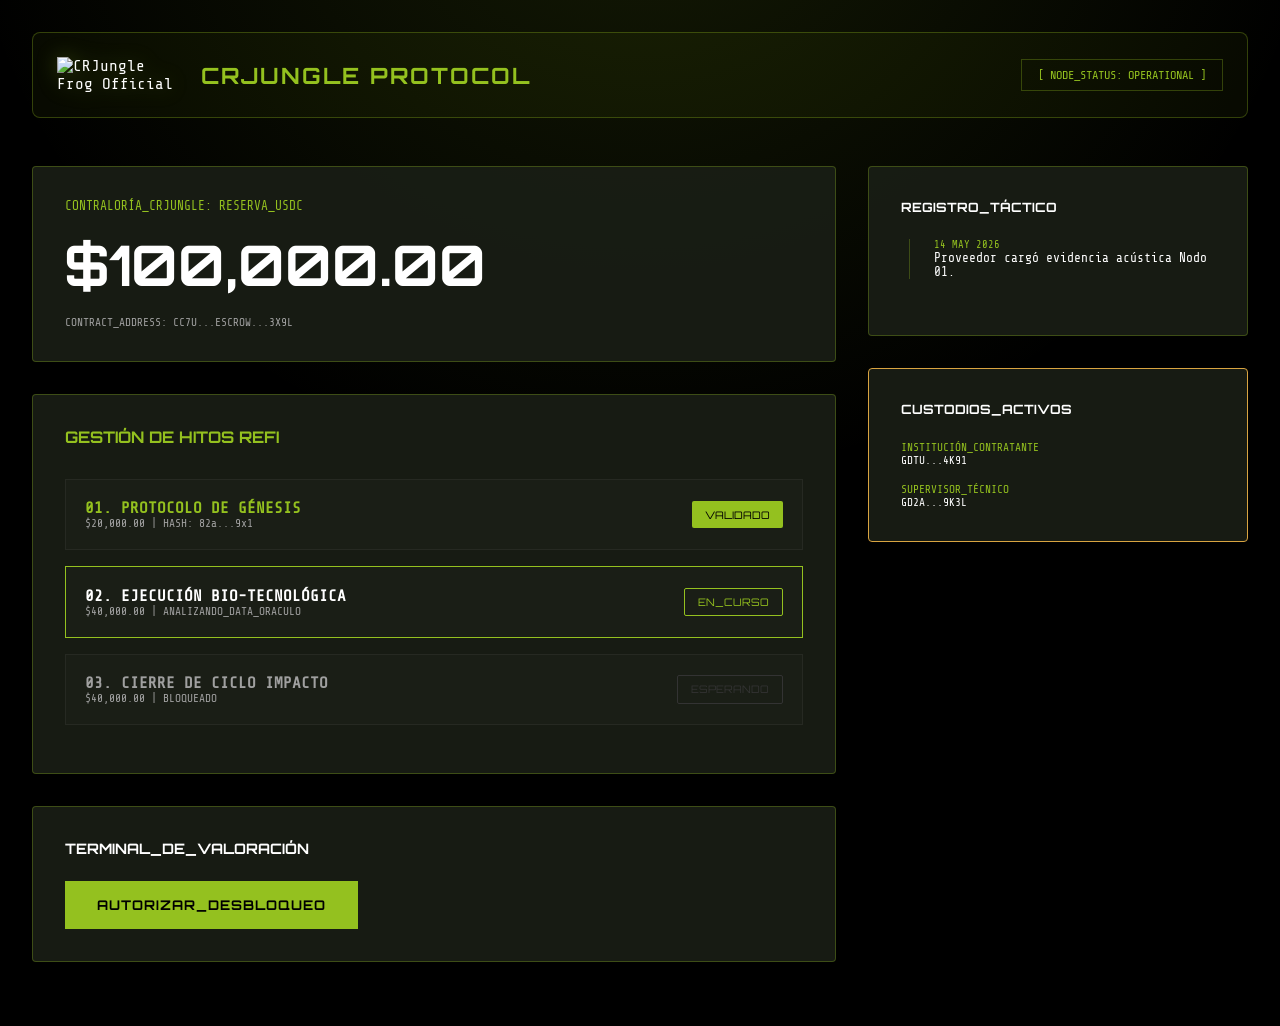
==== index.html @ 0ddd8f39 "Add files via upload" ====
<!DOCTYPE html>
<html lang="es">

<head>
    <meta charset="UTF-8">
    <meta name="viewport" content="width=device-width, initial-scale=1.0">
    <title>CRJungle Protocol | Operational Terminal</title>
    <link rel="stylesheet" href="style.css">
    <link href="https://fonts.googleapis.com/css2?family=Orbitron:wght@400;700&family=Share+Tech+Mono&display=swap"
        rel="stylesheet">
</head>

<body>
    <div class="dashboard">
        <header>
            <div class="logo">
                <img src="frog_logo.png" alt="CRJungle Frog Official">
                <h1>CRJUNGLE PROTOCOL</h1>
            </div>
            <div class="wallet-badge">
                [ NODE_STATUS: OPERATIONAL ]
            </div>
        </header>

        <div class="grid">
            <main>
                <div class="card">
                    <p class="balance-label" style="font-size: 0.8rem; color: var(--primary);">CONTRALORÍA_CRJUNGLE:
                        RESERVA_USDC</p>
                    <h2 class="balance-value" id="total-balance">$100,000.00</h2>
                    <p style="font-size: 0.7rem; color: var(--text-muted);">CONTRACT_ADDRESS: CC7U...ESCROW...3X9L</p>
                </div>

                <div class="card">
                    <h3
                        style="margin-bottom: 2rem; font-family: var(--font-heading); color: var(--primary); font-size: 1rem;">
                        GESTIÓN DE HITOS REFI</h3>

                    <div class="milestone-list">
                        <div class="milestone-item">
                            <div style="flex-grow: 1;">
                                <p style="font-weight: 700; color: var(--primary);">01. PROTOCOLO DE GÉNESIS</p>
                                <p style="font-size: 0.7rem; color: var(--text-muted);">$20,000.00 | HASH: 82a...9x1</p>
                            </div>
                            <span class="status-badge status-paid">VALIDADO</span>
                        </div>

                        <div class="milestone-item" style="border-color: var(--primary);">
                            <div style="flex-grow: 1;">
                                <p style="font-weight: 700; color: #fff;">02. EJECUCIÓN BIO-TECNOLÓGICA</p>
                                <p style="font-size: 0.7rem; color: var(--text-muted);">$40,000.00 |
                                    ANALIZANDO_DATA_ORACULO</p>
                            </div>
                            <span class="status-badge status-review" id="status-2">EN_CURSO</span>
                        </div>

                        <div class="milestone-item">
                            <div style="flex-grow: 1;">
                                <p style="font-weight: 700; color: var(--text-muted);">03. CIERRE DE CICLO IMPACTO</p>
                                <p style="font-size: 0.7rem; color: var(--text-muted);">$40,000.00 | BLOQUEADO</p>
                            </div>
                            <span class="status-badge status-pending"
                                style="border: 1px solid #333; color: #333;">ESPERANDO</span>
                        </div>
                    </div>
                </div>

                <div class="card">
                    <h3 style="margin-bottom: 1.5rem; font-family: var(--font-heading); font-size: 0.9rem;">
                        TERMINAL_DE_VALORACIÓN</h3>
                    <div style="display: flex; gap: 1rem;">
                        <button class="btn" onclick="approveMilestone()">AUTORIZAR_DESBLOQUEO</button>
                    </div>
                </div>
            </main>

            <aside>
                <div class="card">
                    <h3 style="margin-bottom: 1.5rem; font-family: var(--font-heading); font-size: 0.8rem;">
                        REGISTRO_TÁCTICO</h3>
                    <div class="timeline"
                        style="border-left: 1px solid var(--border); padding-left: 1.5rem; margin-left: 0.5rem;">
                        <div style="margin-bottom: 1.5rem;">
                            <p style="font-size: 0.65rem; color: var(--primary);">14 MAY 2026</p>
                            <p style="font-size: 0.8rem;">Proveedor cargó evidencia acústica Nodo 01.</p>
                        </div>
                    </div>
                </div>

                <div class="card" style="border-color: var(--secondary);">
                    <h3 style="margin-bottom: 1.5rem; font-family: var(--font-heading); font-size: 0.8rem;">
                        CUSTODIOS_ACTIVOS</h3>
                    <div style="font-size: 0.7rem; display: flex; flex-direction: column; gap: 1rem;">
                        <div>
                            <p style="color: var(--primary);">INSTITUCIÓN_CONTRATANTE</p>
                            <p>GDTU...4K91</p>
                        </div>
                        <div>
                            <p style="color: var(--primary);">SUPERVISOR_TÉCNICO</p>
                            <p>GD2A...9K3L</p>
                        </div>
                    </div>
                </div>
            </aside>
        </div>
    </div>
    <script src="script.js"></script>
</body>

</html>
---- style.css ----
:root {
    --primary: #94c11f;
    /* Verde CRJungle Original */
    --secondary: #d9a441;
    /* Tono ocre de los ojos de la rana */
    --bg: #000000;
    --card-bg: rgba(26, 31, 22, 0.9);
    --text: #ffffff;
    --text-muted: #a0a0a0;
    --success: #94c11f;
    --warning: #d9a441;
    --danger: #ff4444;
    --border: rgba(148, 193, 31, 0.3);
    --font-heading: 'Orbitron', sans-serif;
    --font-mono: 'Share Tech Mono', monospace;
}

* {
    margin: 0;
    padding: 0;
    box-sizing: border-box;
}

body {
    background-color: var(--bg);
    color: var(--text);
    font-family: var(--font-mono);
    background-image:
        radial-gradient(circle at 50% -20%, rgba(148, 193, 31, 0.15) 0%, transparent 50%);
    min-height: 100vh;
}

.dashboard {
    max-width: 1400px;
    margin: 0 auto;
    padding: 2rem;
}

header {
    display: flex;
    justify-content: space-between;
    align-items: center;
    margin-bottom: 3rem;
    padding: 1.5rem;
    background: rgba(148, 193, 31, 0.05);
    border: 1px solid var(--border);
    border-radius: 8px;
}

.logo {
    display: flex;
    align-items: center;
    gap: 1.5rem;
}

.logo img {
    width: 120px;
    /* Tamaño prominente para la Rana Original */
    height: auto;
    filter: drop-shadow(0 0 10px rgba(148, 193, 31, 0.3));
}

.logo h1 {
    font-family: var(--font-heading);
    font-size: 1.4rem;
    letter-spacing: 2px;
    color: var(--primary);
}

.wallet-badge {
    background: transparent;
    padding: 0.5rem 1rem;
    border: 1px solid var(--border);
    color: var(--primary);
    font-size: 0.75rem;
}

.grid {
    display: grid;
    grid-template-columns: 1fr 380px;
    gap: 2rem;
}

.card {
    background: var(--card-bg);
    border: 1px solid var(--border);
    border-radius: 4px;
    padding: 2rem;
    margin-bottom: 2rem;
    transition: 0.3s ease;
}

.card:hover {
    border-color: var(--primary);
    background: rgba(26, 31, 22, 1);
}

.balance-value {
    font-family: var(--font-heading);
    font-size: 3.5rem;
    margin: 1rem 0;
}

.milestone-item {
    display: flex;
    align-items: center;
    padding: 1.2rem;
    margin-bottom: 1rem;
    border: 1px solid rgba(255, 255, 255, 0.05);
    background: rgba(255, 255, 255, 0.01);
}

.status-badge {
    font-family: var(--font-heading);
    padding: 0.4rem 0.8rem;
    font-size: 0.65rem;
    border-radius: 2px;
}

.status-paid {
    background: var(--primary);
    color: #000;
}

.status-review {
    border: 1px solid var(--primary);
    color: var(--primary);
}

.btn {
    font-family: var(--font-heading);
    padding: 1rem 2rem;
    background: var(--primary);
    color: #000;
    border: none;
    font-weight: 700;
    cursor: pointer;
    transition: 0.3s;
    letter-spacing: 1px;
}

.btn:hover {
    box-shadow: 0 0 20px var(--primary);
}

.timeline::before {
    background: var(--border);
}
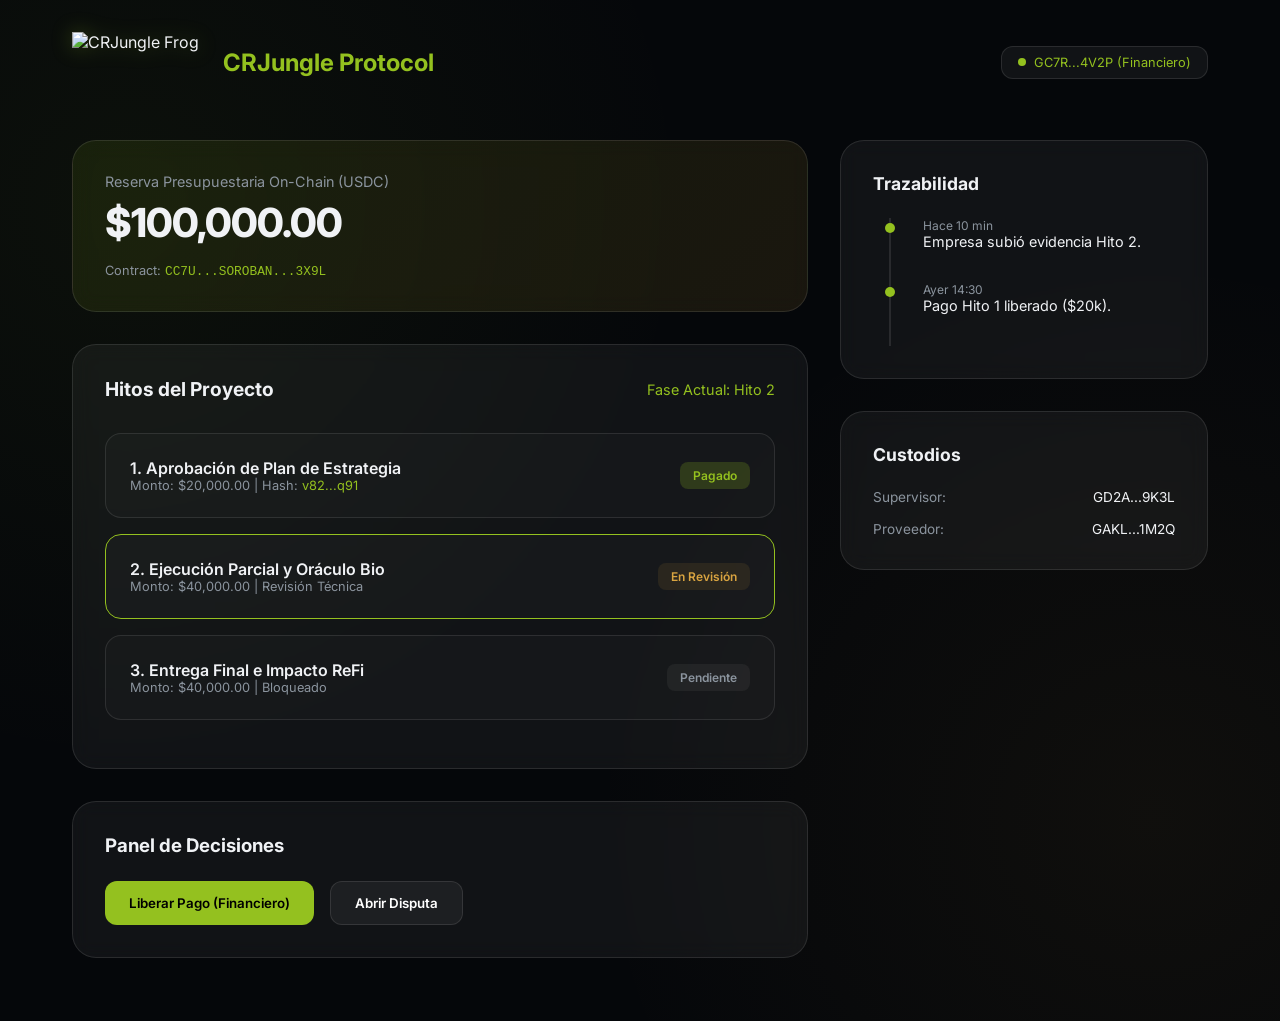
==== commit df7f14b0: "Add files via upload" ====
--- a/index.html
+++ b/index.html
@@ -4,100 +4,108 @@
 <head>
     <meta charset="UTF-8">
     <meta name="viewport" content="width=device-width, initial-scale=1.0">
-    <title>CRJungle Protocol | Operational Terminal</title>
+    <title>CRJungle | Escrow Dashboard</title>
     <link rel="stylesheet" href="style.css">
-    <link href="https://fonts.googleapis.com/css2?family=Orbitron:wght@400;700&family=Share+Tech+Mono&display=swap"
-        rel="stylesheet">
+    <link href="https://fonts.googleapis.com/css2?family=Inter:wght@400;600;700;800&display=swap" rel="stylesheet">
 </head>
 
 <body>
     <div class="dashboard">
         <header>
             <div class="logo">
-                <img src="frog_logo.png" alt="CRJungle Frog Official">
-                <h1>CRJUNGLE PROTOCOL</h1>
+                <img src="frog_logo.png" alt="CRJungle Frog">
+                <h1>CRJungle Protocol</h1>
             </div>
             <div class="wallet-badge">
-                [ NODE_STATUS: OPERATIONAL ]
+                <div style="width: 8px; height: 8px; border-radius: 50%; background: var(--primary);"></div>
+                GC7R...4V2P (Financiero)
             </div>
         </header>
 
         <div class="grid">
             <main>
-                <div class="card">
-                    <p class="balance-label" style="font-size: 0.8rem; color: var(--primary);">CONTRALORÍA_CRJUNGLE:
-                        RESERVA_USDC</p>
+                <div class="card balance-card">
+                    <p class="balance-label">Reserva Presupuestaria On-Chain (USDC)</p>
                     <h2 class="balance-value" id="total-balance">$100,000.00</h2>
-                    <p style="font-size: 0.7rem; color: var(--text-muted);">CONTRACT_ADDRESS: CC7U...ESCROW...3X9L</p>
+                    <p style="font-size: 0.8rem; color: var(--text-muted); margin-top: 1rem;">
+                        Contract: <span
+                            style="font-family: monospace; color: var(--primary);">CC7U...SOROBAN...3X9L</span>
+                    </p>
                 </div>
 
                 <div class="card">
-                    <h3
-                        style="margin-bottom: 2rem; font-family: var(--font-heading); color: var(--primary); font-size: 1rem;">
-                        GESTIÓN DE HITOS REFI</h3>
+                    <div
+                        style="display: flex; justify-content: space-between; align-items: center; margin-bottom: 2rem;">
+                        <h3 style="font-size: 1.2rem;">Hitos del Proyecto</h3>
+                        <span style="font-size: 0.9rem; color: var(--primary);">Fase Actual: Hito 2</span>
+                    </div>
 
                     <div class="milestone-list">
                         <div class="milestone-item">
                             <div style="flex-grow: 1;">
-                                <p style="font-weight: 700; color: var(--primary);">01. PROTOCOLO DE GÉNESIS</p>
-                                <p style="font-size: 0.7rem; color: var(--text-muted);">$20,000.00 | HASH: 82a...9x1</p>
+                                <div style="font-weight: 600;">1. Aprobación de Plan de Estrategia</div>
+                                <div style="font-size: 0.8rem; color: var(--text-muted);">Monto: $20,000.00 | Hash:
+                                    <span style="color: var(--primary);">v82...q91</span></div>
                             </div>
-                            <span class="status-badge status-paid">VALIDADO</span>
+                            <span class="status-badge status-paid">Pagado</span>
                         </div>
 
-                        <div class="milestone-item" style="border-color: var(--primary);">
+                        <div class="milestone-item" id="hito-2-container" style="border-color: var(--primary);">
                             <div style="flex-grow: 1;">
-                                <p style="font-weight: 700; color: #fff;">02. EJECUCIÓN BIO-TECNOLÓGICA</p>
-                                <p style="font-size: 0.7rem; color: var(--text-muted);">$40,000.00 |
-                                    ANALIZANDO_DATA_ORACULO</p>
+                                <div style="font-weight: 600;">2. Ejecución Parcial y Oráculo Bio</div>
+                                <div style="font-size: 0.8rem; color: var(--text-muted);">Monto: $40,000.00 | Revisión
+                                    Técnica</div>
                             </div>
-                            <span class="status-badge status-review" id="status-2">EN_CURSO</span>
+                            <span class="status-badge status-review" id="status-2">En Revisión</span>
                         </div>
 
                         <div class="milestone-item">
                             <div style="flex-grow: 1;">
-                                <p style="font-weight: 700; color: var(--text-muted);">03. CIERRE DE CICLO IMPACTO</p>
-                                <p style="font-size: 0.7rem; color: var(--text-muted);">$40,000.00 | BLOQUEADO</p>
+                                <div style="font-weight: 600;">3. Entrega Final e Impacto ReFi</div>
+                                <div style="font-size: 0.8rem; color: var(--text-muted);">Monto: $40,000.00 | Bloqueado
+                                </div>
                             </div>
-                            <span class="status-badge status-pending"
-                                style="border: 1px solid #333; color: #333;">ESPERANDO</span>
+                            <span class="status-badge status-pending">Pendiente</span>
                         </div>
                     </div>
                 </div>
 
                 <div class="card">
-                    <h3 style="margin-bottom: 1.5rem; font-family: var(--font-heading); font-size: 0.9rem;">
-                        TERMINAL_DE_VALORACIÓN</h3>
+                    <h3 style="margin-bottom: 1.5rem;">Panel de Decisiones</h3>
                     <div style="display: flex; gap: 1rem;">
-                        <button class="btn" onclick="approveMilestone()">AUTORIZAR_DESBLOQUEO</button>
+                        <button class="btn" onclick="approveMilestone()">Liberar Pago (Financiero)</button>
+                        <button class="btn"
+                            style="background: rgba(255,255,255,0.05); border: 1px solid var(--border); color: #fff;"
+                            onclick="alert('Abriendo disputa...')">Abrir Disputa</button>
                     </div>
                 </div>
             </main>
 
             <aside>
                 <div class="card">
-                    <h3 style="margin-bottom: 1.5rem; font-family: var(--font-heading); font-size: 0.8rem;">
-                        REGISTRO_TÁCTICO</h3>
-                    <div class="timeline"
-                        style="border-left: 1px solid var(--border); padding-left: 1.5rem; margin-left: 0.5rem;">
-                        <div style="margin-bottom: 1.5rem;">
-                            <p style="font-size: 0.65rem; color: var(--primary);">14 MAY 2026</p>
-                            <p style="font-size: 0.8rem;">Proveedor cargó evidencia acústica Nodo 01.</p>
+                    <h3 style="margin-bottom: 1.5rem; font-size: 1.1rem;">Trazabilidad</h3>
+                    <div class="timeline">
+                        <div class="timeline-event">
+                            <p style="font-size: 0.75rem; color: var(--text-muted);">Hace 10 min</p>
+                            <p class="event-desc">Empresa subió evidencia Hito 2.</p>
+                        </div>
+                        <div class="timeline-event">
+                            <p style="font-size: 0.75rem; color: var(--text-muted);">Ayer 14:30</p>
+                            <p class="event-desc">Pago Hito 1 liberado ($20k).</p>
                         </div>
                     </div>
                 </div>
 
-                <div class="card" style="border-color: var(--secondary);">
-                    <h3 style="margin-bottom: 1.5rem; font-family: var(--font-heading); font-size: 0.8rem;">
-                        CUSTODIOS_ACTIVOS</h3>
-                    <div style="font-size: 0.7rem; display: flex; flex-direction: column; gap: 1rem;">
-                        <div>
-                            <p style="color: var(--primary);">INSTITUCIÓN_CONTRATANTE</p>
-                            <p>GDTU...4K91</p>
+                <div class="card">
+                    <h3 style="margin-bottom: 1.5rem; font-size: 1.1rem;">Custodios</h3>
+                    <div style="display: flex; flex-direction: column; gap: 1rem; font-size: 0.85rem;">
+                        <div style="display: flex; justify-content: space-between;">
+                            <span style="color: var(--text-muted)">Supervisor:</span>
+                            <span>GD2A...9K3L</span>
                         </div>
-                        <div>
-                            <p style="color: var(--primary);">SUPERVISOR_TÉCNICO</p>
-                            <p>GD2A...9K3L</p>
+                        <div style="display: flex; justify-content: space-between;">
+                            <span style="color: var(--text-muted)">Proveedor:</span>
+                            <span>GAKL...1M2Q</span>
                         </div>
                     </div>
                 </div>
--- a/style.css
+++ b/style.css
@@ -1,37 +1,35 @@
 :root {
     --primary: #94c11f;
-    /* Verde CRJungle Original */
+    /* Verde CRJungle */
     --secondary: #d9a441;
-    /* Tono ocre de los ojos de la rana */
-    --bg: #000000;
-    --card-bg: rgba(26, 31, 22, 0.9);
-    --text: #ffffff;
-    --text-muted: #a0a0a0;
+    /* Ocre Rana */
+    --bg: #05070A;
+    --card-bg: rgba(255, 255, 255, 0.05);
+    --text: #F0F2F5;
+    --text-muted: #8B949E;
     --success: #94c11f;
     --warning: #d9a441;
-    --danger: #ff4444;
-    --border: rgba(148, 193, 31, 0.3);
-    --font-heading: 'Orbitron', sans-serif;
-    --font-mono: 'Share Tech Mono', monospace;
+    --danger: #EA5455;
+    --border: rgba(255, 255, 255, 0.1);
 }
 
 * {
     margin: 0;
     padding: 0;
     box-sizing: border-box;
+    font-family: 'Inter', system-ui, sans-serif;
 }
 
 body {
     background-color: var(--bg);
     color: var(--text);
-    font-family: var(--font-mono);
-    background-image:
-        radial-gradient(circle at 50% -20%, rgba(148, 193, 31, 0.15) 0%, transparent 50%);
+    background-image: radial-gradient(circle at 10% 20%, rgba(148, 193, 31, 0.05) 0%, transparent 40%),
+        radial-gradient(circle at 90% 80%, rgba(217, 164, 65, 0.05) 0%, transparent 40%);
     min-height: 100vh;
 }
 
 .dashboard {
-    max-width: 1400px;
+    max-width: 1200px;
     margin: 0 auto;
     padding: 2rem;
 }
@@ -41,10 +39,6 @@
     justify-content: space-between;
     align-items: center;
     margin-bottom: 3rem;
-    padding: 1.5rem;
-    background: rgba(148, 193, 31, 0.05);
-    border: 1px solid var(--border);
-    border-radius: 8px;
 }
 
 .logo {
@@ -54,95 +48,135 @@
 }
 
 .logo img {
-    width: 120px;
-    /* Tamaño prominente para la Rana Original */
-    height: auto;
+    height: 60px;
+    width: auto;
     filter: drop-shadow(0 0 10px rgba(148, 193, 31, 0.3));
 }
 
 .logo h1 {
-    font-family: var(--font-heading);
-    font-size: 1.4rem;
-    letter-spacing: 2px;
+    font-size: 1.5rem;
+    font-weight: 700;
     color: var(--primary);
 }
 
 .wallet-badge {
-    background: transparent;
+    background: var(--card-bg);
     padding: 0.5rem 1rem;
+    border-radius: 12px;
     border: 1px solid var(--border);
+    font-size: 0.8rem;
+    display: flex;
+    align-items: center;
+    gap: 0.5rem;
     color: var(--primary);
-    font-size: 0.75rem;
 }
 
 .grid {
     display: grid;
-    grid-template-columns: 1fr 380px;
+    grid-template-columns: 2fr 1fr;
     gap: 2rem;
 }
 
 .card {
     background: var(--card-bg);
+    backdrop-filter: blur(10px);
     border: 1px solid var(--border);
-    border-radius: 4px;
+    border-radius: 24px;
     padding: 2rem;
     margin-bottom: 2rem;
-    transition: 0.3s ease;
 }
 
-.card:hover {
-    border-color: var(--primary);
-    background: rgba(26, 31, 22, 1);
+.balance-card {
+    background: linear-gradient(135deg, rgba(148, 193, 31, 0.1), rgba(217, 164, 65, 0.1));
+}
+
+.balance-label {
+    color: var(--text-muted);
+    font-size: 0.9rem;
+    margin-bottom: 0.5rem;
 }
 
 .balance-value {
-    font-family: var(--font-heading);
-    font-size: 3.5rem;
-    margin: 1rem 0;
+    font-size: 2.5rem;
+    font-weight: 800;
+    letter-spacing: -1px;
 }
 
 .milestone-item {
     display: flex;
     align-items: center;
-    padding: 1.2rem;
+    padding: 1.5rem;
+    background: rgba(255, 255, 255, 0.02);
+    border-radius: 16px;
+    border: 1px solid var(--border);
     margin-bottom: 1rem;
-    border: 1px solid rgba(255, 255, 255, 0.05);
-    background: rgba(255, 255, 255, 0.01);
+    transition: transform 0.3s ease;
+}
+
+.milestone-item:hover {
+    transform: translateX(10px);
+    border-color: var(--primary);
 }
 
 .status-badge {
-    font-family: var(--font-heading);
     padding: 0.4rem 0.8rem;
-    font-size: 0.65rem;
-    border-radius: 2px;
+    border-radius: 8px;
+    font-size: 0.75rem;
+    font-weight: 600;
 }
 
 .status-paid {
-    background: var(--primary);
-    color: #000;
+    background: rgba(148, 193, 31, 0.2);
+    color: var(--primary);
 }
 
 .status-review {
-    border: 1px solid var(--primary);
-    color: var(--primary);
+    background: rgba(217, 164, 65, 0.1);
+    color: var(--warning);
+}
+
+.status-pending {
+    background: rgba(255, 255, 255, 0.05);
+    color: var(--text-muted);
 }
 
 .btn {
-    font-family: var(--font-heading);
-    padding: 1rem 2rem;
+    padding: 0.8rem 1.5rem;
+    border-radius: 12px;
+    border: none;
+    font-weight: 600;
+    cursor: pointer;
     background: var(--primary);
     color: #000;
-    border: none;
-    font-weight: 700;
-    cursor: pointer;
-    transition: 0.3s;
-    letter-spacing: 1px;
+    transition: all 0.3s ease;
 }
 
 .btn:hover {
-    box-shadow: 0 0 20px var(--primary);
+    box-shadow: 0 0 20px rgba(148, 193, 31, 0.4);
 }
 
-.timeline::before {
-    background: var(--border);
+.timeline {
+    border-left: 2px solid var(--border);
+    padding-left: 2rem;
+    margin-left: 1rem;
+}
+
+.timeline-event {
+    position: relative;
+    padding-bottom: 2rem;
+}
+
+.timeline-event::before {
+    content: '';
+    position: absolute;
+    left: calc(-2rem - 6px);
+    top: 5px;
+    width: 10px;
+    height: 10px;
+    border-radius: 50%;
+    background: var(--primary);
+}
+
+.event-desc {
+    font-size: 0.9rem;
 }
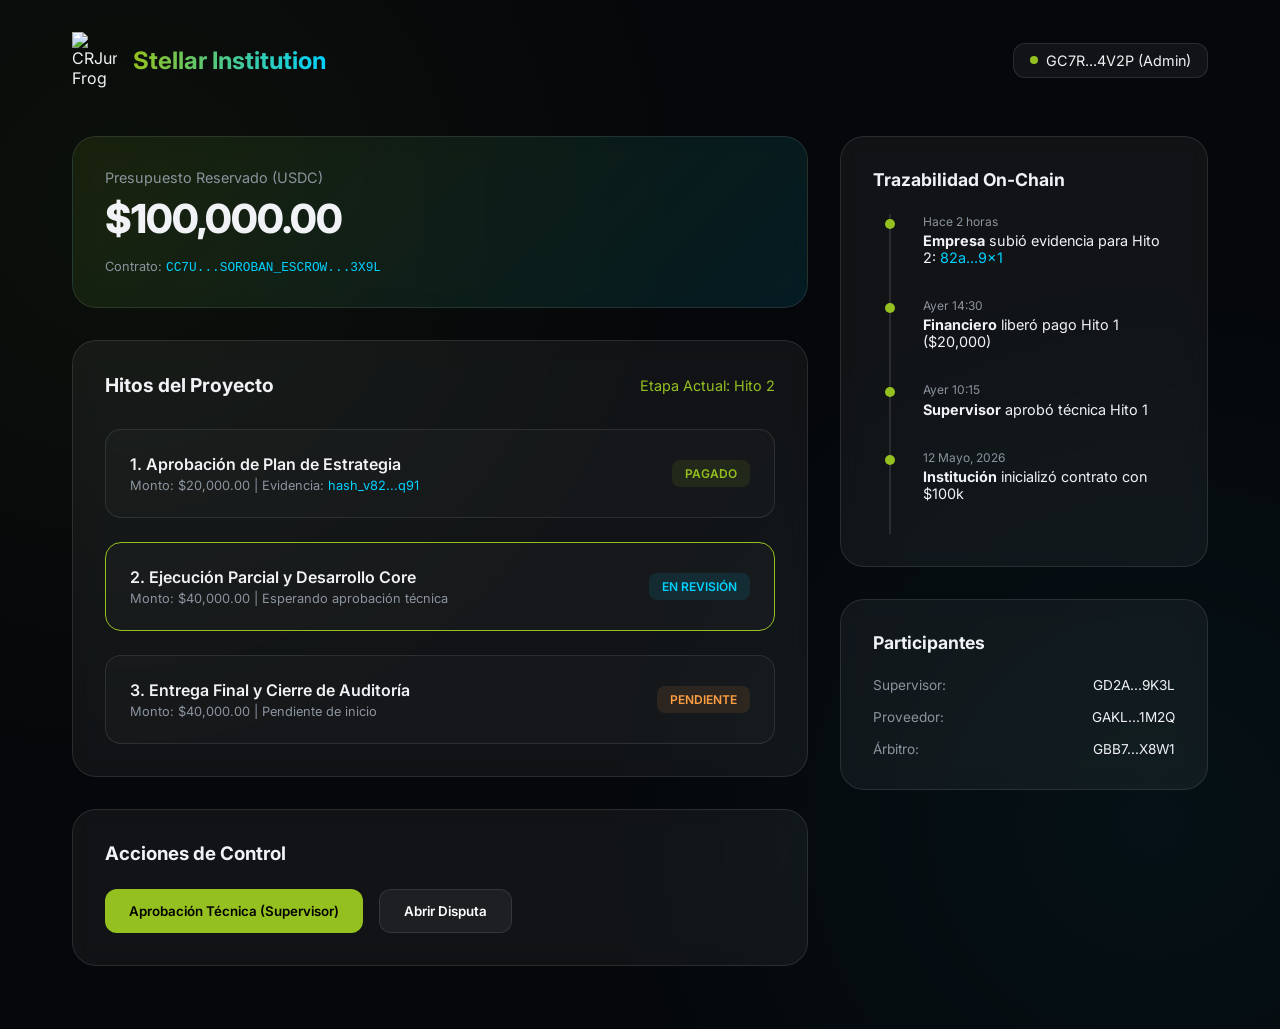
==== commit fd681fbc: "Add files via upload" ====
--- a/index.html
+++ b/index.html
@@ -4,7 +4,7 @@
 <head>
     <meta charset="UTF-8">
     <meta name="viewport" content="width=device-width, initial-scale=1.0">
-    <title>CRJungle | Escrow Dashboard</title>
+    <title>Stellar Institution | Escrow Dashboard</title>
     <link rel="stylesheet" href="style.css">
     <link href="https://fonts.googleapis.com/css2?family=Inter:wght@400;600;700;800&display=swap" rel="stylesheet">
 </head>
@@ -14,22 +14,22 @@
         <header>
             <div class="logo">
                 <img src="frog_logo.png" alt="CRJungle Frog">
-                <h1>CRJungle Protocol</h1>
+                <h1>Stellar Institution</h1>
             </div>
-            <div class="wallet-badge">
-                <div style="width: 8px; height: 8px; border-radius: 50%; background: var(--primary);"></div>
-                GC7R...4V2P (Financiero)
+            <div class="wallet-badge" id="wallet-status">
+                <div style="width: 8px; height: 8px; border-radius: 50%; background: var(--success);"></div>
+                GC7R...4V2P (Admin)
             </div>
         </header>
 
         <div class="grid">
             <main>
                 <div class="card balance-card">
-                    <p class="balance-label">Reserva Presupuestaria On-Chain (USDC)</p>
+                    <p class="balance-label">Presupuesto Reservado (USDC)</p>
                     <h2 class="balance-value" id="total-balance">$100,000.00</h2>
                     <p style="font-size: 0.8rem; color: var(--text-muted); margin-top: 1rem;">
-                        Contract: <span
-                            style="font-family: monospace; color: var(--primary);">CC7U...SOROBAN...3X9L</span>
+                        Contrato: <span
+                            style="font-family: monospace; color: var(--secondary);">CC7U...SOROBAN_ESCROW...3X9L</span>
                     </p>
                 </div>
 
@@ -37,67 +37,78 @@
                     <div
                         style="display: flex; justify-content: space-between; align-items: center; margin-bottom: 2rem;">
                         <h3 style="font-size: 1.2rem;">Hitos del Proyecto</h3>
-                        <span style="font-size: 0.9rem; color: var(--primary);">Fase Actual: Hito 2</span>
+                        <span style="font-size: 0.9rem; color: var(--primary);">Etapa Actual: Hito 2</span>
                     </div>
 
                     <div class="milestone-list">
+                        <!-- Hito 1 -->
                         <div class="milestone-item">
-                            <div style="flex-grow: 1;">
-                                <div style="font-weight: 600;">1. Aprobación de Plan de Estrategia</div>
-                                <div style="font-size: 0.8rem; color: var(--text-muted);">Monto: $20,000.00 | Hash:
-                                    <span style="color: var(--primary);">v82...q91</span></div>
+                            <div class="milestone-info">
+                                <div class="milestone-name">1. Aprobación de Plan de Estrategia</div>
+                                <div class="milestone-meta">Monto: $20,000.00 | Evidencia: <span
+                                        style="color: var(--secondary);">hash_v82...q91</span></div>
                             </div>
                             <span class="status-badge status-paid">Pagado</span>
                         </div>
 
-                        <div class="milestone-item" id="hito-2-container" style="border-color: var(--primary);">
-                            <div style="flex-grow: 1;">
-                                <div style="font-weight: 600;">2. Ejecución Parcial y Oráculo Bio</div>
-                                <div style="font-size: 0.8rem; color: var(--text-muted);">Monto: $40,000.00 | Revisión
-                                    Técnica</div>
+                        <!-- Hito 2 -->
+                        <div class="milestone-item" style="border-color: var(--primary);">
+                            <div class="milestone-info">
+                                <div class="milestone-name">2. Ejecución Parcial y Desarrollo Core</div>
+                                <div class="milestone-meta">Monto: $40,000.00 | Esperando aprobación técnica</div>
                             </div>
                             <span class="status-badge status-review" id="status-2">En Revisión</span>
                         </div>
 
+                        <!-- Hito 3 -->
                         <div class="milestone-item">
-                            <div style="flex-grow: 1;">
-                                <div style="font-weight: 600;">3. Entrega Final e Impacto ReFi</div>
-                                <div style="font-size: 0.8rem; color: var(--text-muted);">Monto: $40,000.00 | Bloqueado
-                                </div>
+                            <div class="milestone-info">
+                                <div class="milestone-name">3. Entrega Final y Cierre de Auditoría</div>
+                                <div class="milestone-meta">Monto: $40,000.00 | Pendiente de inicio</div>
                             </div>
                             <span class="status-badge status-pending">Pendiente</span>
                         </div>
                     </div>
                 </div>
 
-                <div class="card">
-                    <h3 style="margin-bottom: 1.5rem;">Panel de Decisiones</h3>
+                <div class="card" id="actions-panel">
+                    <h3 style="margin-bottom: 1.5rem;">Acciones de Control</h3>
                     <div style="display: flex; gap: 1rem;">
-                        <button class="btn" onclick="approveMilestone()">Liberar Pago (Financiero)</button>
+                        <button class="btn btn-primary" onclick="approveMilestone()">Aprobación Técnica
+                            (Supervisor)</button>
                         <button class="btn"
                             style="background: rgba(255,255,255,0.05); border: 1px solid var(--border); color: #fff;"
-                            onclick="alert('Abriendo disputa...')">Abrir Disputa</button>
+                            onclick="alert('Abriendo Disputa...')">Abrir Disputa</button>
                     </div>
                 </div>
             </main>
 
             <aside>
                 <div class="card">
-                    <h3 style="margin-bottom: 1.5rem; font-size: 1.1rem;">Trazabilidad</h3>
+                    <h3 style="margin-bottom: 1.5rem; font-size: 1.1rem;">Trazabilidad On-Chain</h3>
                     <div class="timeline">
                         <div class="timeline-event">
-                            <p style="font-size: 0.75rem; color: var(--text-muted);">Hace 10 min</p>
-                            <p class="event-desc">Empresa subió evidencia Hito 2.</p>
+                            <p class="event-time">Hace 2 horas</p>
+                            <p class="event-desc"><strong>Empresa</strong> subió evidencia para Hito 2: <span
+                                    style="color:var(--secondary)">82a...9x1</span></p>
                         </div>
                         <div class="timeline-event">
-                            <p style="font-size: 0.75rem; color: var(--text-muted);">Ayer 14:30</p>
-                            <p class="event-desc">Pago Hito 1 liberado ($20k).</p>
+                            <p class="event-time">Ayer 14:30</p>
+                            <p class="event-desc"><strong>Financiero</strong> liberó pago Hito 1 ($20,000)</p>
+                        </div>
+                        <div class="timeline-event">
+                            <p class="event-time">Ayer 10:15</p>
+                            <p class="event-desc"><strong>Supervisor</strong> aprobó técnica Hito 1</p>
+                        </div>
+                        <div class="timeline-event">
+                            <p class="event-time">12 Mayo, 2026</p>
+                            <p class="event-desc"><strong>Institución</strong> inicializó contrato con $100k</p>
                         </div>
                     </div>
                 </div>
 
                 <div class="card">
-                    <h3 style="margin-bottom: 1.5rem; font-size: 1.1rem;">Custodios</h3>
+                    <h3 style="margin-bottom: 1.5rem; font-size: 1.1rem;">Participantes</h3>
                     <div style="display: flex; flex-direction: column; gap: 1rem; font-size: 0.85rem;">
                         <div style="display: flex; justify-content: space-between;">
                             <span style="color: var(--text-muted)">Supervisor:</span>
@@ -106,6 +117,10 @@
                         <div style="display: flex; justify-content: space-between;">
                             <span style="color: var(--text-muted)">Proveedor:</span>
                             <span>GAKL...1M2Q</span>
+                        </div>
+                        <div style="display: flex; justify-content: space-between;">
+                            <span style="color: var(--text-muted)">Árbitro:</span>
+                            <span>GBB7...X8W1</span>
                         </div>
                     </div>
                 </div>
--- a/style.css
+++ b/style.css
@@ -1,14 +1,13 @@
 :root {
     --primary: #94c11f;
-    /* Verde CRJungle */
-    --secondary: #d9a441;
-    /* Ocre Rana */
+    /* Solo cambiamos este color */
+    --secondary: #00D1FF;
     --bg: #05070A;
     --card-bg: rgba(255, 255, 255, 0.05);
     --text: #F0F2F5;
     --text-muted: #8B949E;
     --success: #94c11f;
-    --warning: #d9a441;
+    --warning: #FF9F43;
     --danger: #EA5455;
     --border: rgba(255, 255, 255, 0.1);
 }
@@ -24,7 +23,7 @@
     background-color: var(--bg);
     color: var(--text);
     background-image: radial-gradient(circle at 10% 20%, rgba(148, 193, 31, 0.05) 0%, transparent 40%),
-        radial-gradient(circle at 90% 80%, rgba(217, 164, 65, 0.05) 0%, transparent 40%);
+        radial-gradient(circle at 90% 80%, rgba(0, 209, 255, 0.05) 0%, transparent 40%);
     min-height: 100vh;
 }
 
@@ -44,19 +43,21 @@
 .logo {
     display: flex;
     align-items: center;
-    gap: 1.5rem;
+    gap: 1rem;
 }
 
 .logo img {
-    height: 60px;
-    width: auto;
-    filter: drop-shadow(0 0 10px rgba(148, 193, 31, 0.3));
+    width: 45px;
+    /* Tamaño pequeño y elegante como el original */
+    height: auto;
 }
 
 .logo h1 {
     font-size: 1.5rem;
     font-weight: 700;
-    color: var(--primary);
+    background: linear-gradient(90deg, var(--primary), var(--secondary));
+    -webkit-background-clip: text;
+    -webkit-text-fill-color: transparent;
 }
 
 .wallet-badge {
@@ -64,11 +65,10 @@
     padding: 0.5rem 1rem;
     border-radius: 12px;
     border: 1px solid var(--border);
-    font-size: 0.8rem;
+    font-size: 0.9rem;
     display: flex;
     align-items: center;
     gap: 0.5rem;
-    color: var(--primary);
 }
 
 .grid {
@@ -87,7 +87,7 @@
 }
 
 .balance-card {
-    background: linear-gradient(135deg, rgba(148, 193, 31, 0.1), rgba(217, 164, 65, 0.1));
+    background: linear-gradient(135deg, rgba(148, 193, 31, 0.1), rgba(0, 209, 255, 0.1));
 }
 
 .balance-label {
@@ -102,6 +102,12 @@
     letter-spacing: -1px;
 }
 
+.milestone-list {
+    display: flex;
+    flex-direction: column;
+    gap: 1.5rem;
+}
+
 .milestone-item {
     display: flex;
     align-items: center;
@@ -109,13 +115,26 @@
     background: rgba(255, 255, 255, 0.02);
     border-radius: 16px;
     border: 1px solid var(--border);
-    margin-bottom: 1rem;
     transition: transform 0.3s ease;
 }
 
 .milestone-item:hover {
     transform: translateX(10px);
-    border-color: var(--primary);
+    background: rgba(255, 255, 255, 0.04);
+}
+
+.milestone-info {
+    flex-grow: 1;
+}
+
+.milestone-name {
+    font-weight: 600;
+    margin-bottom: 0.25rem;
+}
+
+.milestone-meta {
+    font-size: 0.8rem;
+    color: var(--text-muted);
 }
 
 .status-badge {
@@ -123,21 +142,22 @@
     border-radius: 8px;
     font-size: 0.75rem;
     font-weight: 600;
+    text-transform: uppercase;
 }
 
 .status-paid {
-    background: rgba(148, 193, 31, 0.2);
-    color: var(--primary);
+    background: rgba(148, 193, 31, 0.1);
+    color: var(--success);
+}
+
+.status-pending {
+    background: rgba(255, 159, 67, 0.1);
+    color: var(--warning);
 }
 
 .status-review {
-    background: rgba(217, 164, 65, 0.1);
-    color: var(--warning);
-}
-
-.status-pending {
-    background: rgba(255, 255, 255, 0.05);
-    color: var(--text-muted);
+    background: rgba(0, 209, 255, 0.1);
+    color: var(--secondary);
 }
 
 .btn {
@@ -146,12 +166,15 @@
     border: none;
     font-weight: 600;
     cursor: pointer;
+    transition: all 0.3s ease;
+}
+
+.btn-primary {
     background: var(--primary);
     color: #000;
-    transition: all 0.3s ease;
-}
-
-.btn:hover {
+}
+
+.btn-primary:hover {
     box-shadow: 0 0 20px rgba(148, 193, 31, 0.4);
 }
 
@@ -177,6 +200,18 @@
     background: var(--primary);
 }
 
+.event-time {
+    font-size: 0.75rem;
+    color: var(--text-muted);
+}
+
 .event-desc {
     font-size: 0.9rem;
+    margin-top: 0.2rem;
+}
+
+@media (max-width: 768px) {
+    .grid {
+        grid-template-columns: 1fr;
+    }
 }
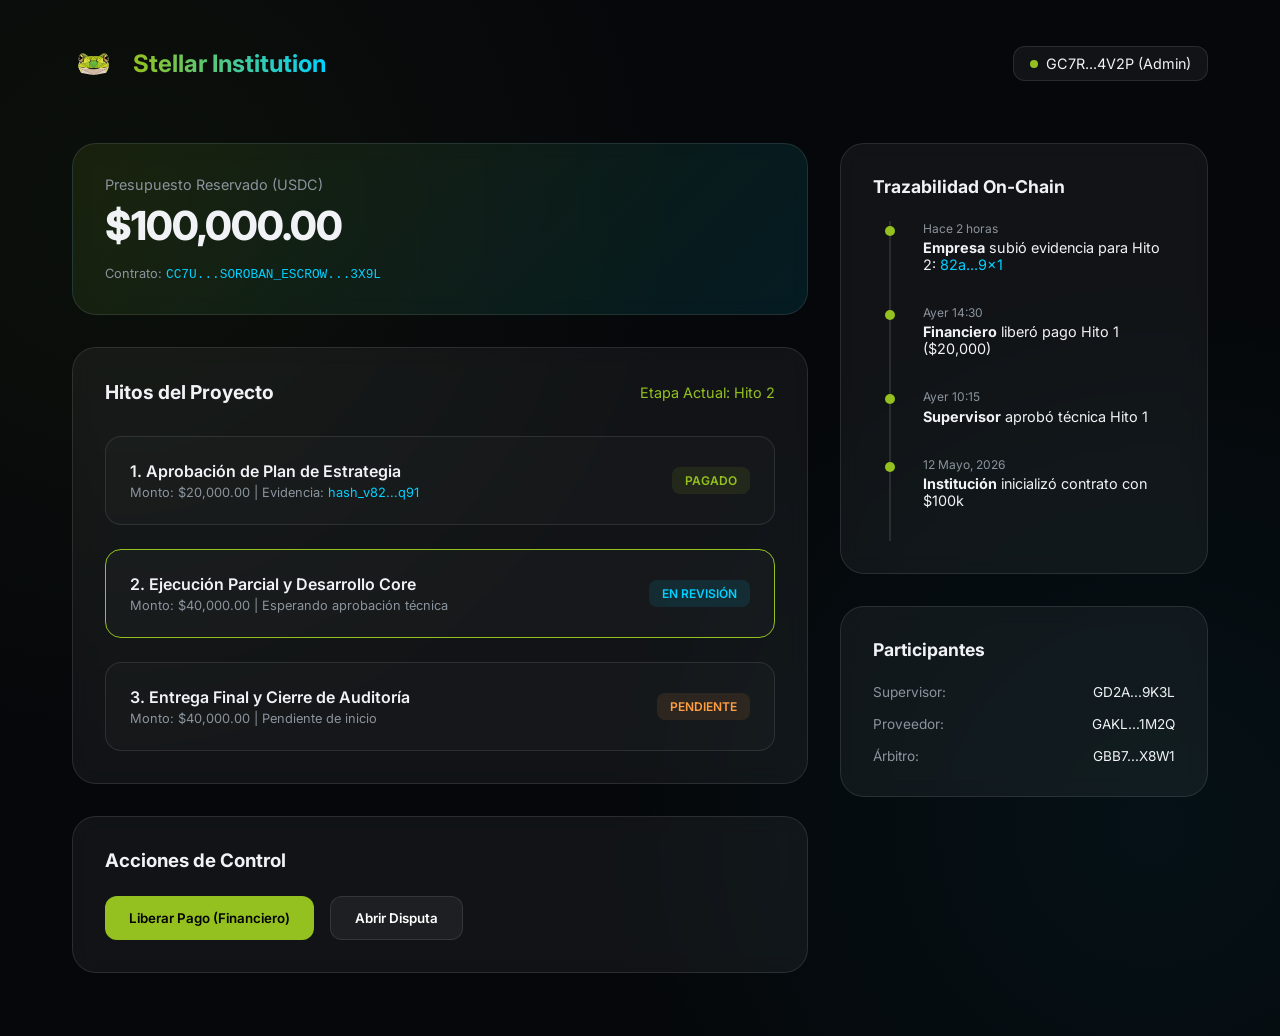
==== commit d6863ac5: "Add files via upload" ====
--- a/index.html
+++ b/index.html
@@ -13,7 +13,7 @@
     <div class="dashboard">
         <header>
             <div class="logo">
-                <img src="frog_logo.png" alt="CRJungle Frog">
+                <img src="assets/frog_logo.png" alt="CRJungle Frog">
                 <h1>Stellar Institution</h1>
             </div>
             <div class="wallet-badge" id="wallet-status">
@@ -52,7 +52,7 @@
                         </div>
 
                         <!-- Hito 2 -->
-                        <div class="milestone-item" style="border-color: var(--primary);">
+                        <div class="milestone-item" style="border-color: var(--primary);" id="hito-2-box">
                             <div class="milestone-info">
                                 <div class="milestone-name">2. Ejecución Parcial y Desarrollo Core</div>
                                 <div class="milestone-meta">Monto: $40,000.00 | Esperando aprobación técnica</div>
@@ -74,8 +74,7 @@
                 <div class="card" id="actions-panel">
                     <h3 style="margin-bottom: 1.5rem;">Acciones de Control</h3>
                     <div style="display: flex; gap: 1rem;">
-                        <button class="btn btn-primary" onclick="approveMilestone()">Aprobación Técnica
-                            (Supervisor)</button>
+                        <button class="btn btn-primary" onclick="approveMilestone()">Liberar Pago (Financiero)</button>
                         <button class="btn"
                             style="background: rgba(255,255,255,0.05); border: 1px solid var(--border); color: #fff;"
                             onclick="alert('Abriendo Disputa...')">Abrir Disputa</button>
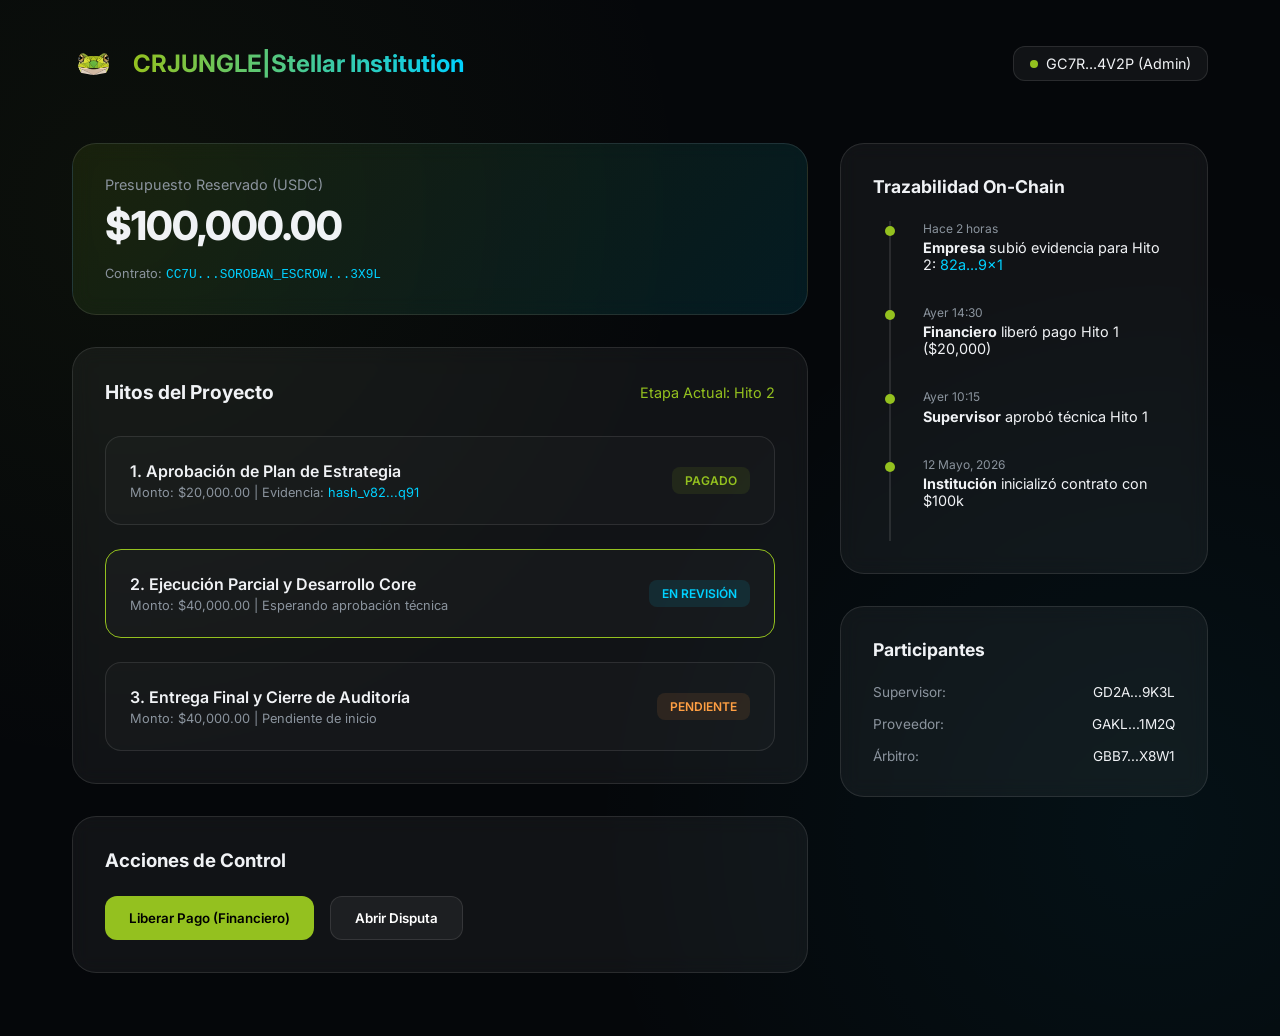
==== commit 3cc1f983: "Update index.html" ====
--- a/index.html
+++ b/index.html
@@ -14,7 +14,7 @@
         <header>
             <div class="logo">
                 <img src="assets/frog_logo.png" alt="CRJungle Frog">
-                <h1>Stellar Institution</h1>
+                <h1>CRJUNGLE|Stellar Institution</h1>
             </div>
             <div class="wallet-badge" id="wallet-status">
                 <div style="width: 8px; height: 8px; border-radius: 50%; background: var(--success);"></div>
@@ -129,4 +129,4 @@
     <script src="script.js"></script>
 </body>
 
-</html>+</html>
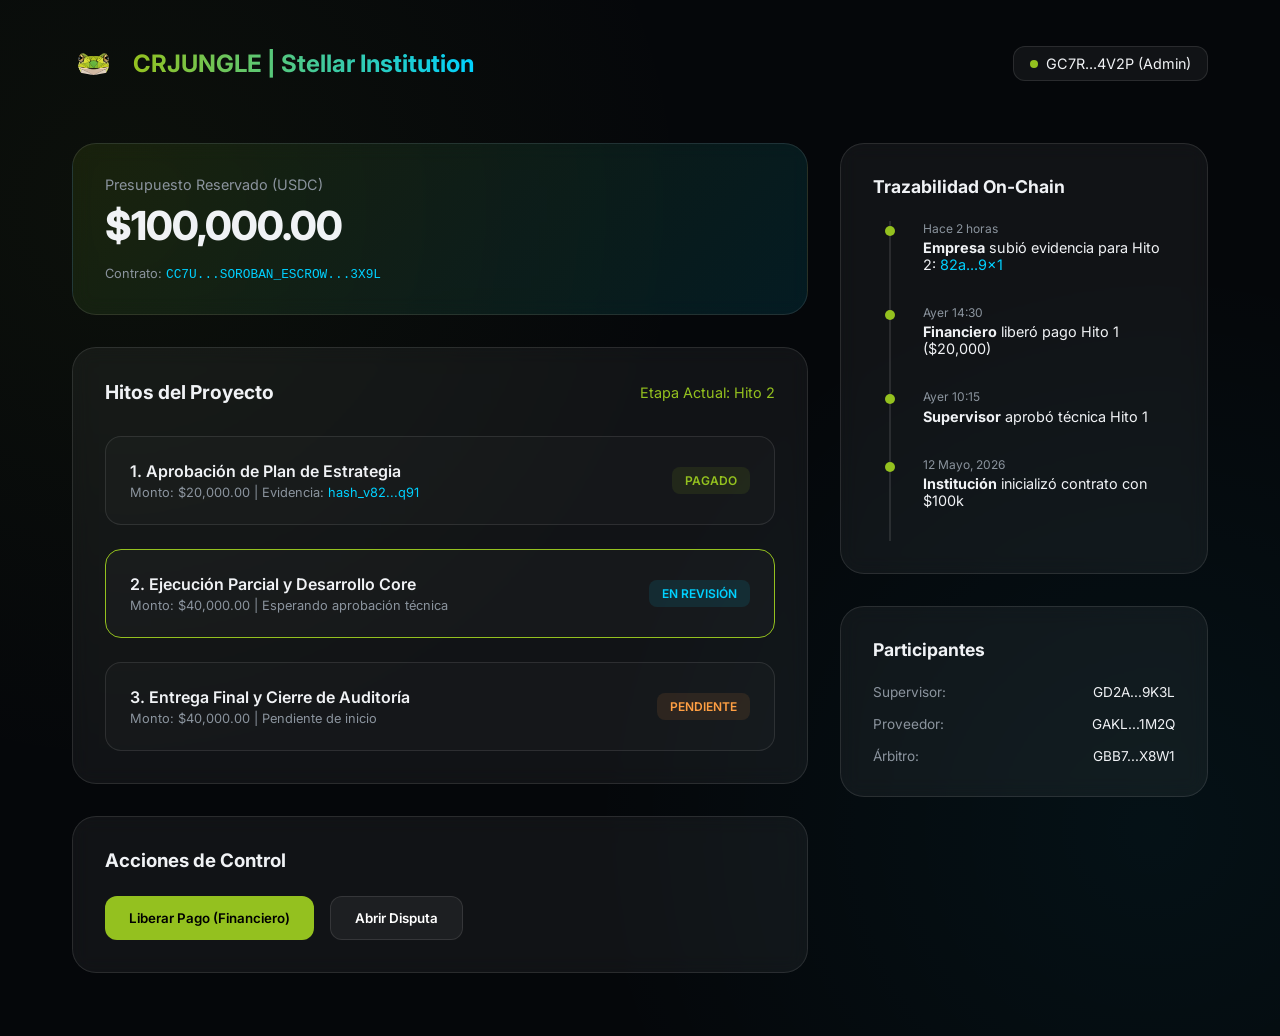
==== commit 3f2220f6: "Update index.html" ====
--- a/index.html
+++ b/index.html
@@ -14,7 +14,7 @@
         <header>
             <div class="logo">
                 <img src="assets/frog_logo.png" alt="CRJungle Frog">
-                <h1>CRJUNGLE|Stellar Institution</h1>
+                <h1>CRJUNGLE | Stellar Institution</h1>
             </div>
             <div class="wallet-badge" id="wallet-status">
                 <div style="width: 8px; height: 8px; border-radius: 50%; background: var(--success);"></div>
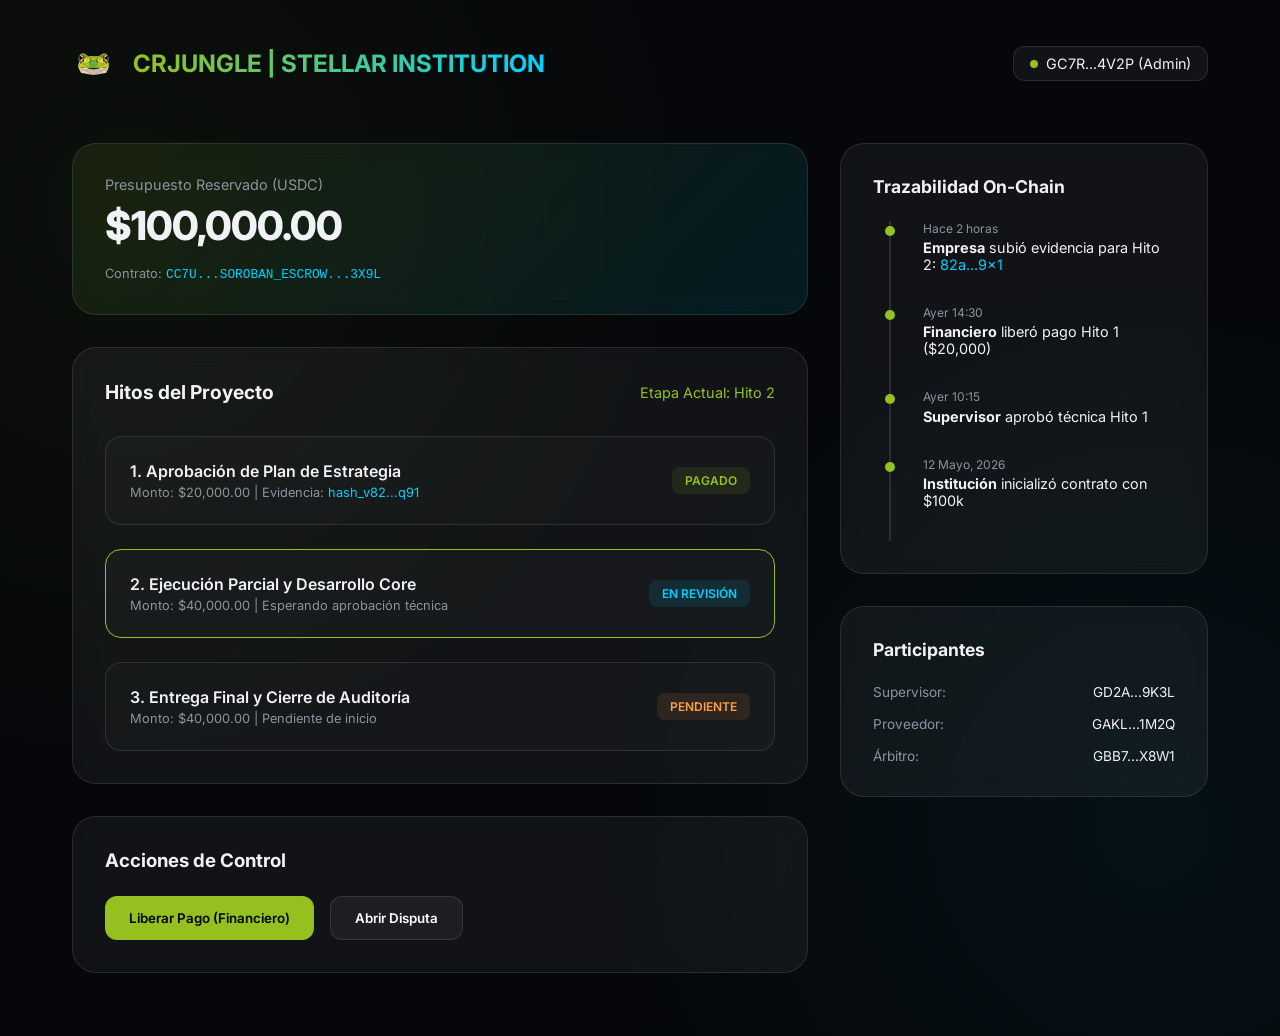
==== commit 0e58e47a: "Update index.html" ====
--- a/index.html
+++ b/index.html
@@ -14,7 +14,7 @@
         <header>
             <div class="logo">
                 <img src="assets/frog_logo.png" alt="CRJungle Frog">
-                <h1>CRJUNGLE | Stellar Institution</h1>
+                <h1>CRJUNGLE | STELLAR INSTITUTION</h1>
             </div>
             <div class="wallet-badge" id="wallet-status">
                 <div style="width: 8px; height: 8px; border-radius: 50%; background: var(--success);"></div>
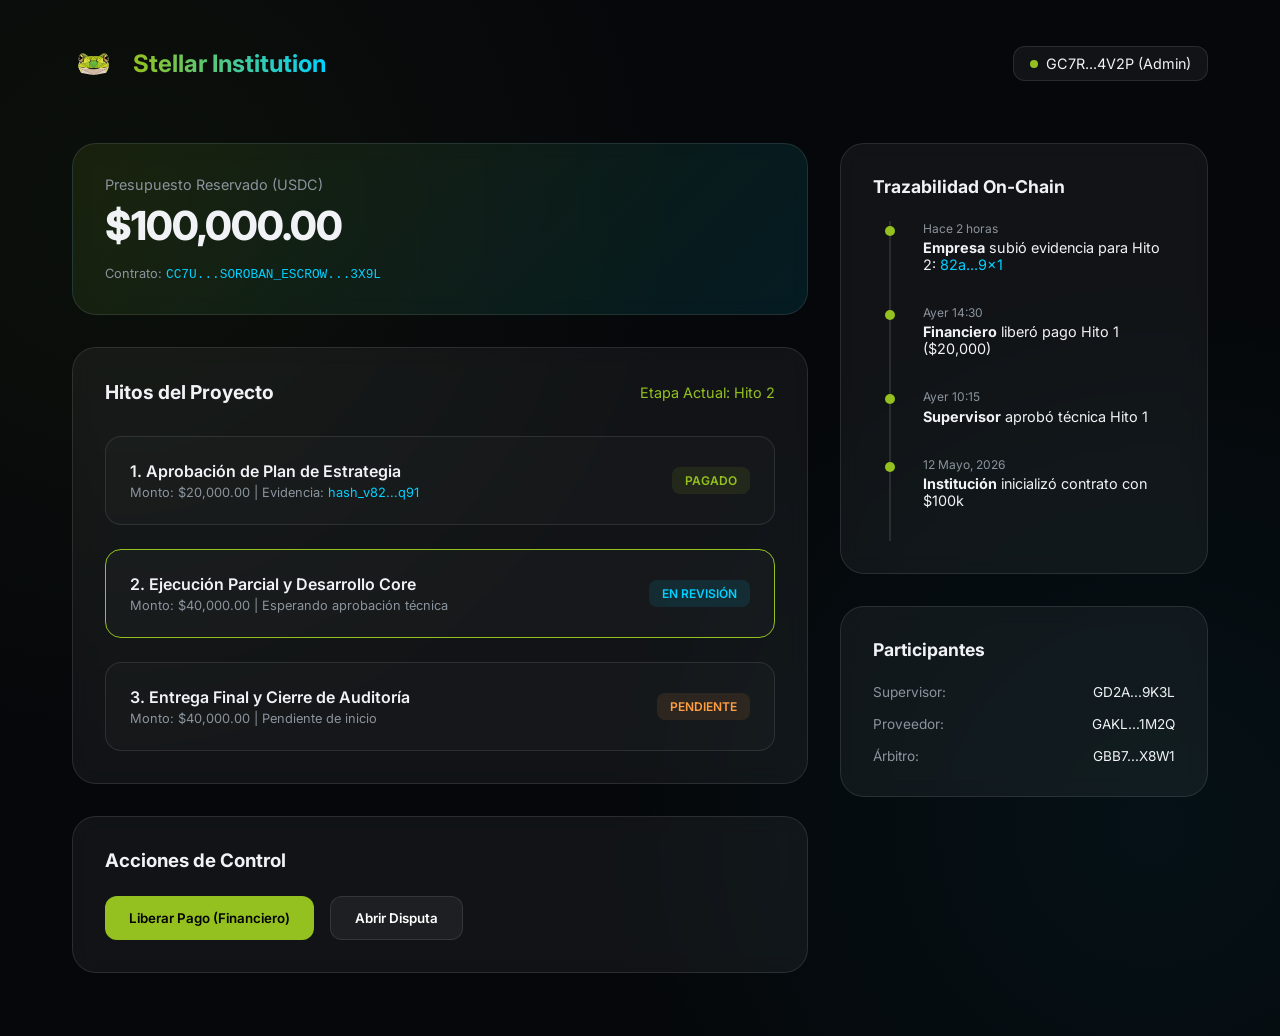
==== commit e362481d: "Add files via upload" ====
--- a/index.html
+++ b/index.html
@@ -14,7 +14,7 @@
         <header>
             <div class="logo">
                 <img src="assets/frog_logo.png" alt="CRJungle Frog">
-                <h1>CRJUNGLE | STELLAR INSTITUTION</h1>
+                <h1>Stellar Institution</h1>
             </div>
             <div class="wallet-badge" id="wallet-status">
                 <div style="width: 8px; height: 8px; border-radius: 50%; background: var(--success);"></div>
@@ -129,4 +129,4 @@
     <script src="script.js"></script>
 </body>
 
-</html>
+</html>
